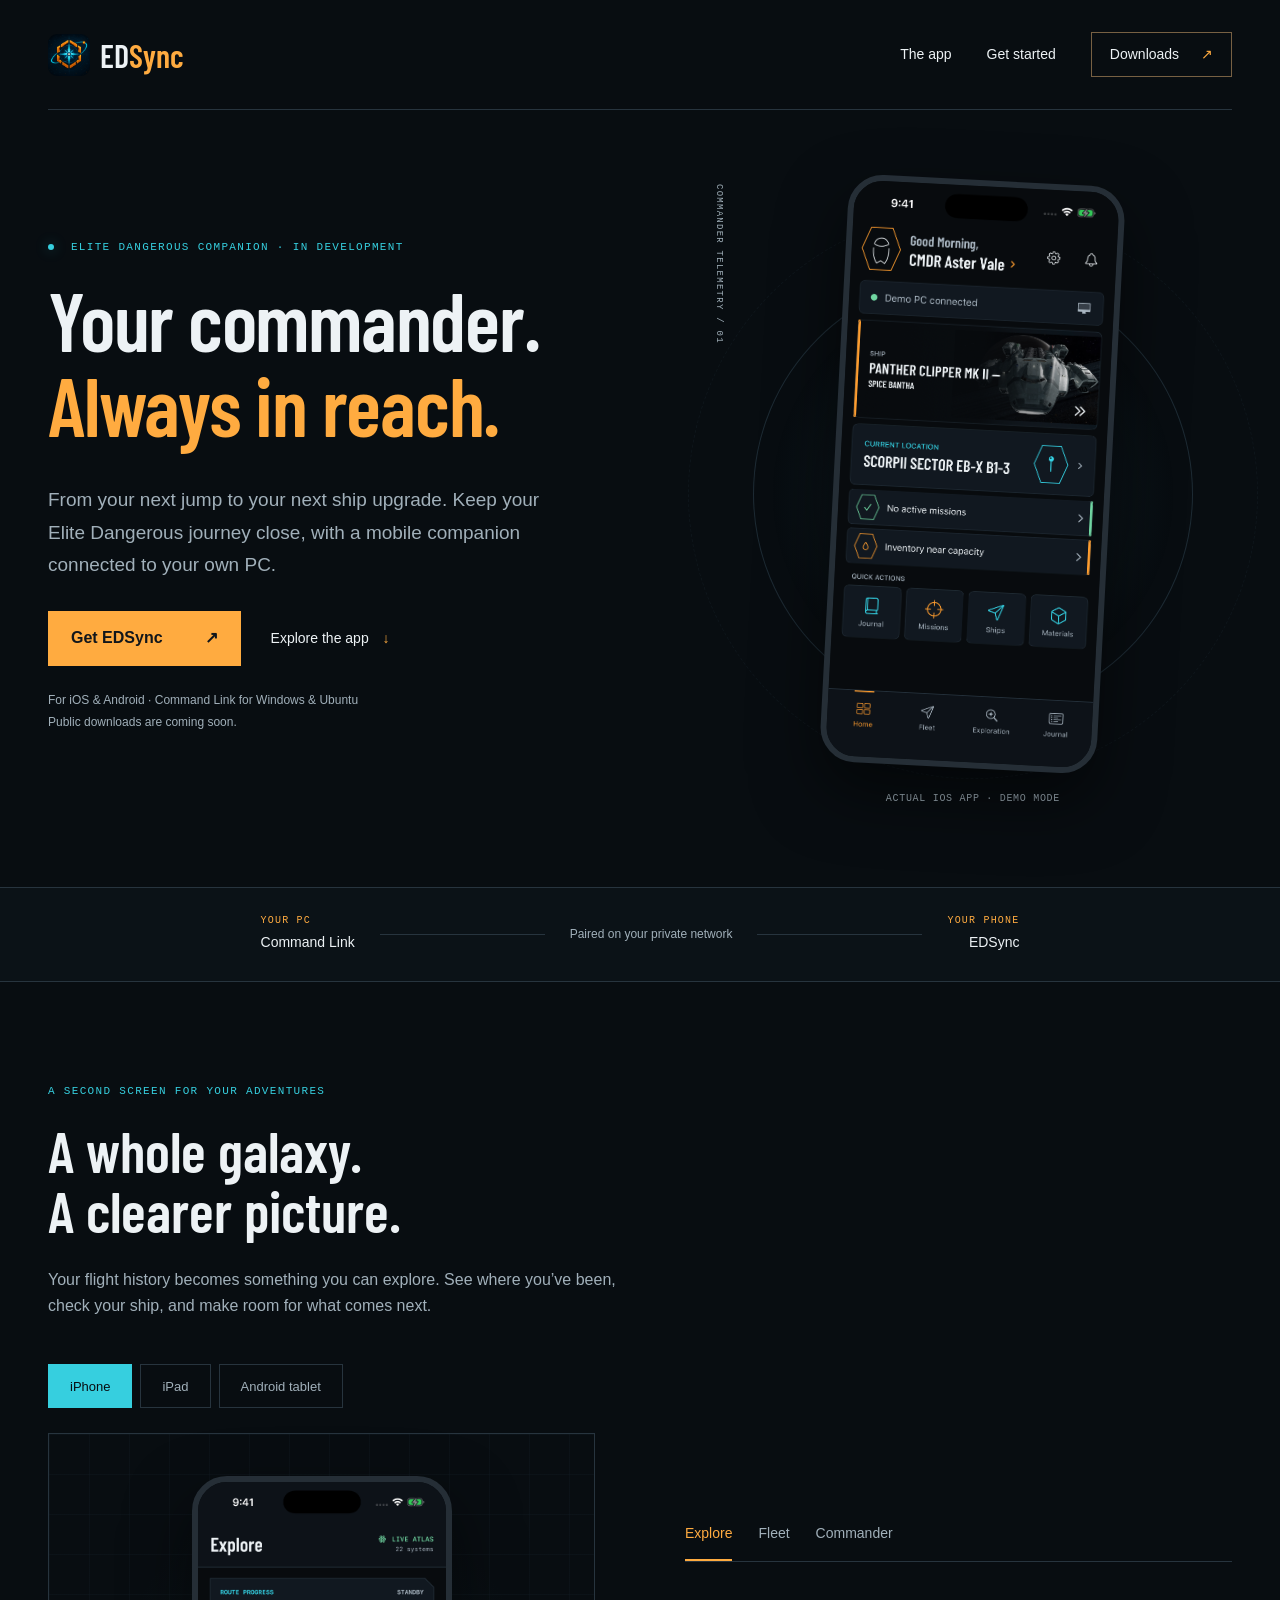
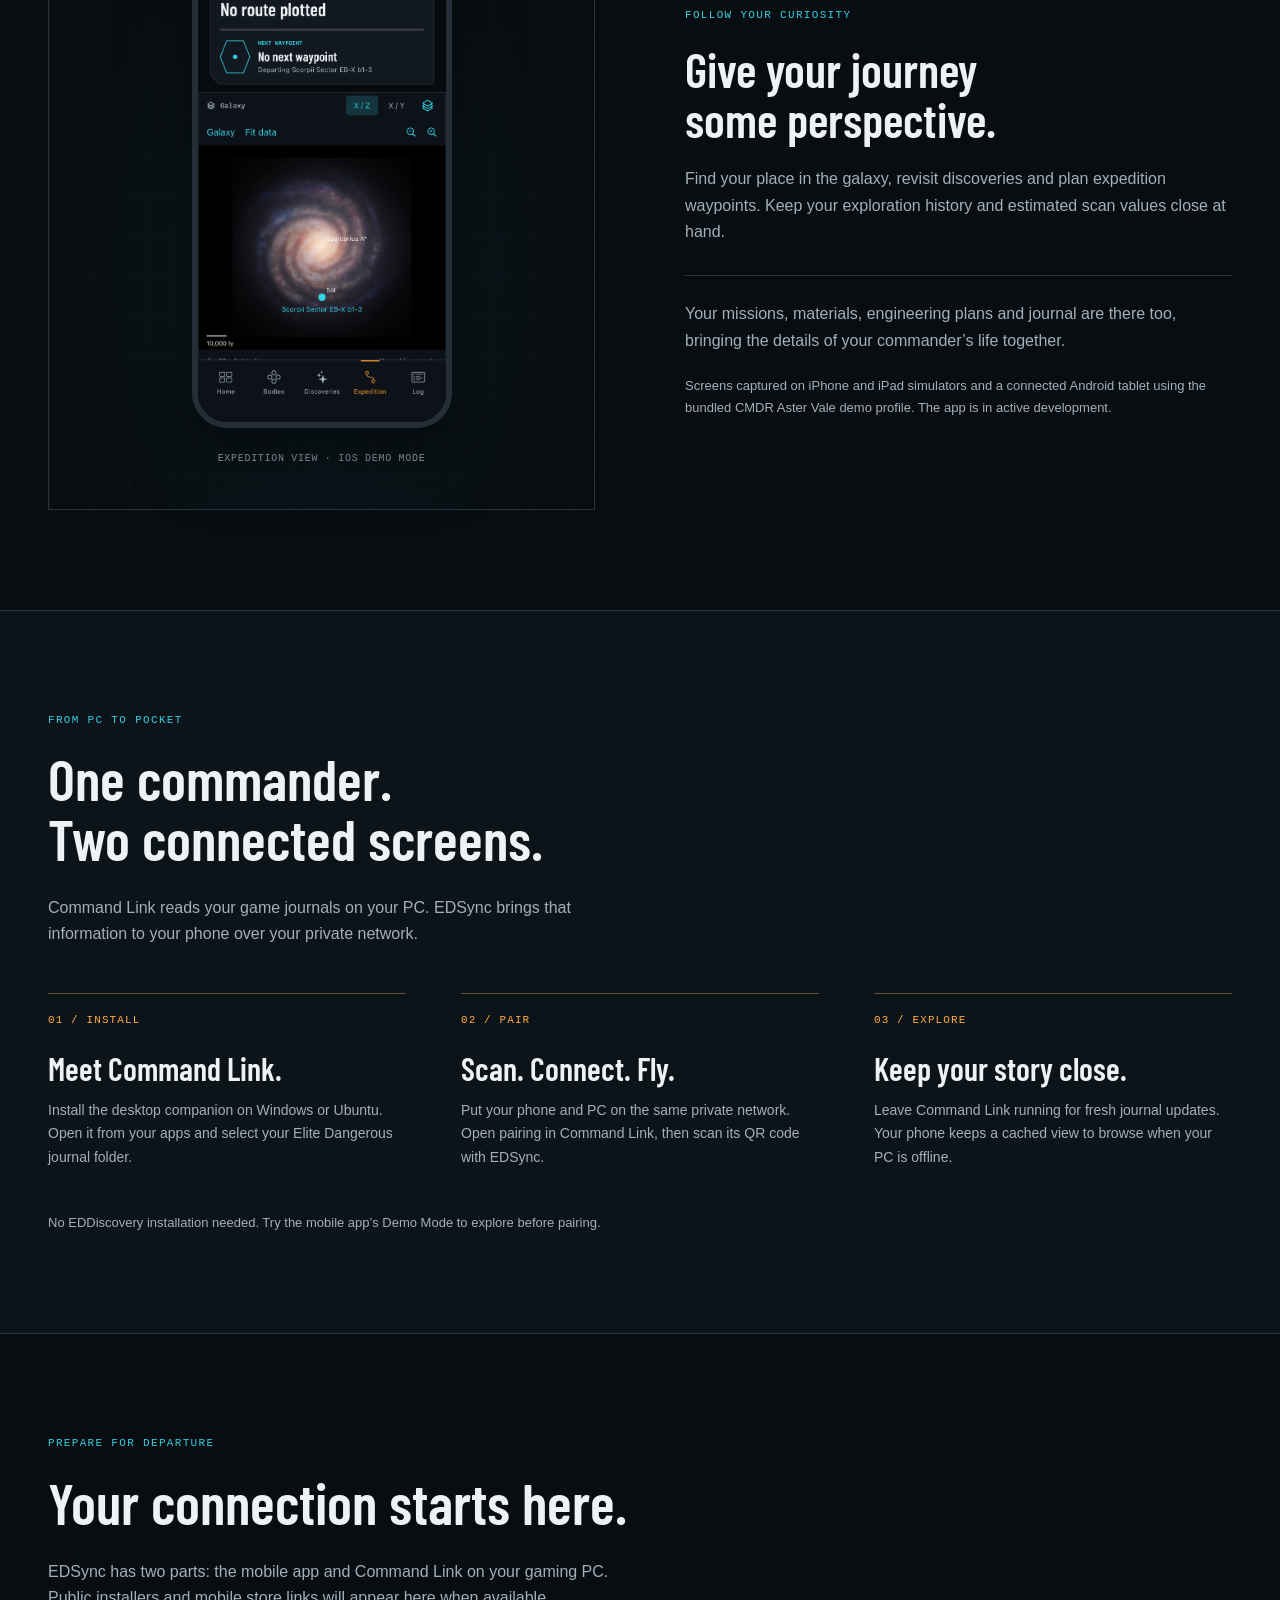
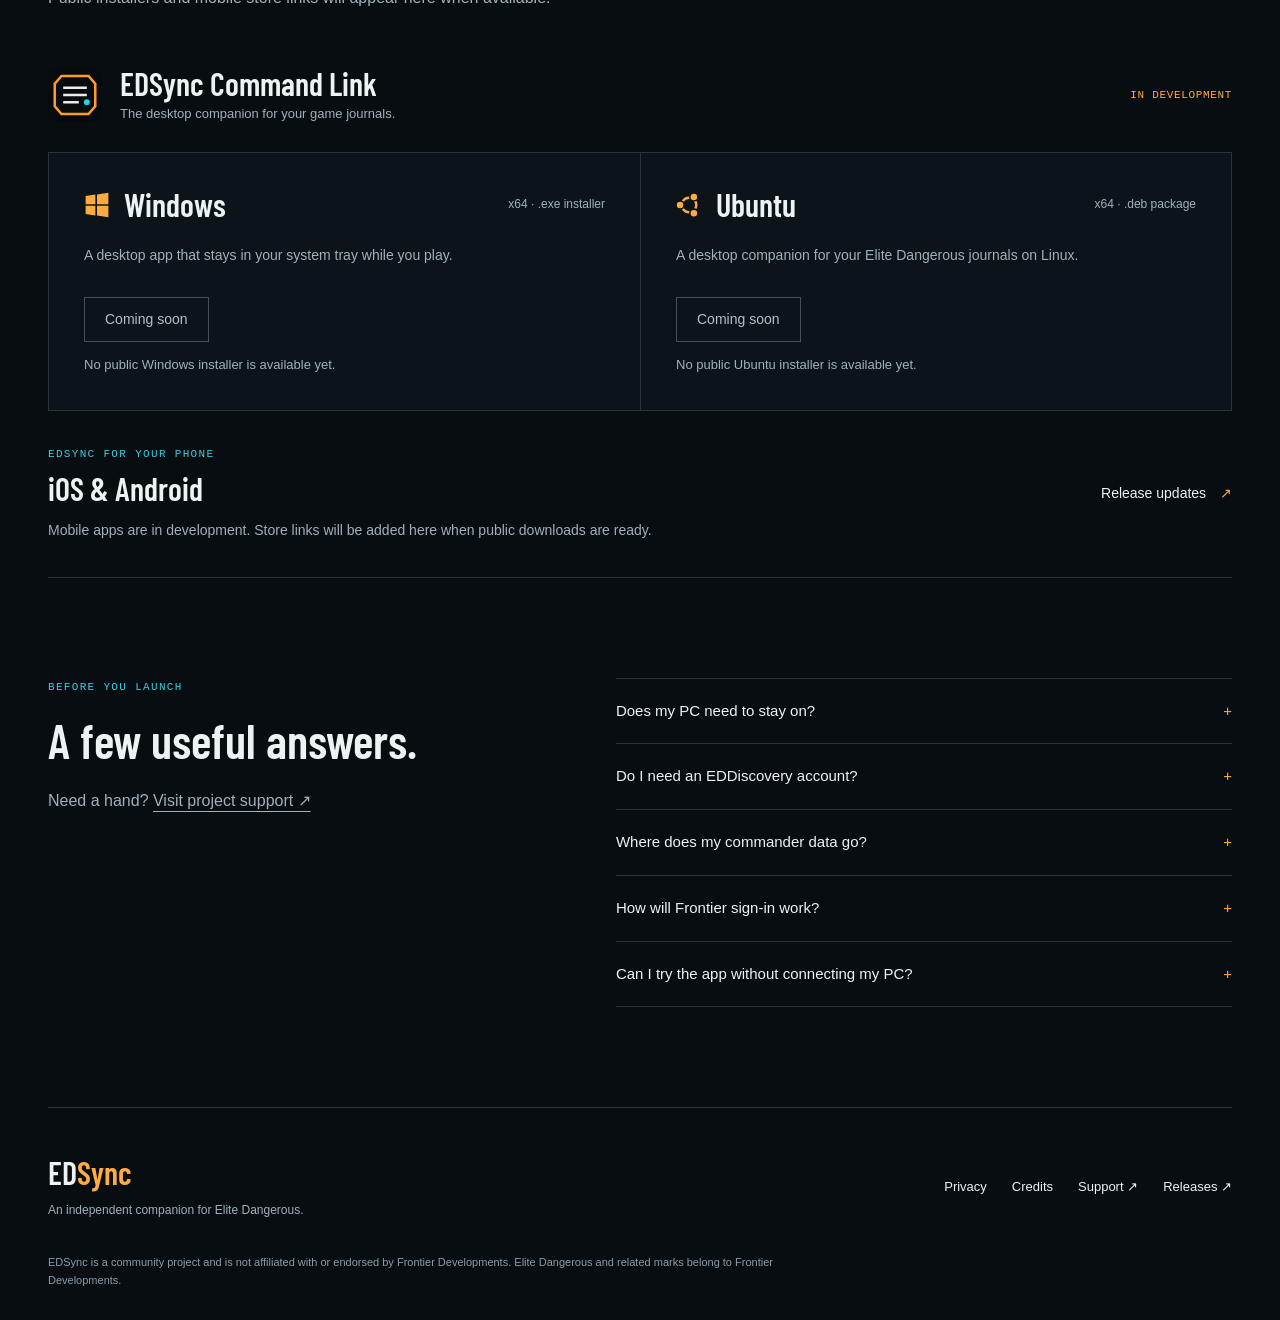
==== index.html @ 184af9e6 "initial commit of edsync-site" ====
<!doctype html>
<html lang="en"><head><meta charset="utf-8"><meta name="viewport" content="width=device-width, initial-scale=1"><meta name="theme-color" content="#080d11"><title>EDSync — Your commander. Always in reach.</title><meta name="description" content="Your Elite Dangerous companion for mobile. Connect to Command Link on Windows or Ubuntu to keep your commander, fleet and discoveries in reach."><meta property="og:title" content="EDSync — Your commander. Always in reach."><meta property="og:description" content="Your Elite Dangerous companion for mobile. Connect to Command Link on Windows or Ubuntu to keep your commander, fleet and discoveries in reach."><meta property="og:type" content="website"><meta property="og:image" content="https://hinxman.github.io/edsync-site/assets/icon.png"><link rel="icon" href="assets/icon.png" type="image/png"><link rel="apple-touch-icon" href="assets/icon.png"><link rel="stylesheet" href="styles.css"><script src="site.js" defer></script></head><body><a class="skip" href="#main">Skip to content</a>
<header class="site-header wrap"><a class="brand" href="./" aria-label="EDSync home"><img src="assets/icon.png" width="42" height="42" alt=""><span>ED<span class="accent">Sync</span></span></a><nav aria-label="Main navigation"><a href="./#experience">The app</a><a href="./#setup">Get started</a><a class="nav-download" href="./#downloads">Downloads <span aria-hidden="true">↗</span></a></nav></header>
<main id="main">
<section class="hero wrap" aria-labelledby="hero-title">
<div class="hero-copy"><p class="eyebrow"><span class="signal" aria-hidden="true"></span> Elite Dangerous companion · In development</p><h1 id="hero-title">Your commander.<br><span>Always in reach.</span></h1><p class="lede">From your next jump to your next ship upgrade. Keep your Elite Dangerous journey close, with a mobile companion connected to your own PC.</p><div class="actions"><a class="button" href="#downloads">Get EDSync <span aria-hidden="true">↗</span></a><a class="text-link" href="#experience">Explore the app <span aria-hidden="true">↓</span></a></div><p class="availability">For iOS &amp; Android · Command Link for Windows &amp; Ubuntu<br>Public downloads are coming soon.</p></div>
<figure class="hero-preview"><div class="orbit orbit-one" aria-hidden="true"></div><div class="orbit orbit-two" aria-hidden="true"></div><span class="preview-coordinate" aria-hidden="true">COMMANDER TELEMETRY / 01</span><a class="phone" href="assets/screenshots/commander.png" aria-label="View full-size demo commander screenshot"><img src="assets/screenshots/commander.png" width="1206" height="2622" fetchpriority="high" alt="EDSync home screen greeting CMDR Aster Vale, with the active ship, current location and quick actions."></a><figcaption>Actual iOS app · Demo mode</figcaption></figure>
</section>
<div class="connection-band"><div class="wrap connection-flow"><span><b>YOUR PC</b>Command Link</span><span class="connection-line" aria-hidden="true"></span><span class="connection-center">Paired on your private network</span><span class="connection-line" aria-hidden="true"></span><span><b>YOUR PHONE</b>EDSync</span></div></div>
<section class="experience wrap section" id="experience" aria-labelledby="experience-title"><div class="section-heading"><p class="eyebrow">A second screen for your adventures</p><h2 id="experience-title">A whole galaxy.<br>A clearer picture.</h2><p>Your flight history becomes something you can explore. See where you’ve been, check your ship, and make room for what comes next.</p></div>
<div class="device-switch" role="group" aria-label="Choose a device preview"><button type="button" data-device="iphone" aria-pressed="true">iPhone</button><button type="button" data-device="ipad" aria-pressed="false">iPad</button><button type="button" data-device="android" aria-pressed="false">Android tablet</button></div><div class="showcase" data-device-view="iphone"><figure class="screen-stage"><a class="phone" id="feature-image-link" href="assets/screenshots/expedition.png" aria-label="View full-size expedition screenshot"><img id="feature-image" src="assets/screenshots/expedition.png" width="1206" height="2622" loading="lazy" alt="EDSync expedition screen showing the galaxy map and the demo commander’s current system."></a><figcaption id="feature-caption">Expedition view · iOS demo mode</figcaption></figure>
<div class="feature-copy"><div class="feature-switch" role="group" aria-label="Choose an app preview"><button type="button" data-preview="expedition" aria-pressed="true">Explore</button><button type="button" data-preview="fleet" aria-pressed="false">Fleet</button><button type="button" data-preview="commander" aria-pressed="false">Commander</button></div><div aria-live="polite" aria-atomic="true"><p class="eyebrow" id="feature-kicker">Follow your curiosity</p><h3 id="feature-title">Give your journey<br>some perspective.</h3><p id="feature-description">Find your place in the galaxy, revisit discoveries and plan expedition waypoints. Keep your exploration history and estimated scan values close at hand.</p></div><p class="feature-secondary">Your missions, materials, engineering plans and journal are there too, bringing the details of your commander’s life together.</p><p class="small muted">Screens captured on iPhone and iPad simulators and a connected Android tablet using the bundled CMDR Aster Vale demo profile. The app is in active development.</p></div></div></section>
<section class="setup-section" id="setup" aria-labelledby="setup-title"><div class="wrap section"><div class="section-heading"><p class="eyebrow">From PC to pocket</p><h2 id="setup-title">One commander.<br>Two connected screens.</h2><p>Command Link reads your game journals on your PC. EDSync brings that information to your phone over your private network.</p></div><div class="setup-flow"><article><span class="step">01 / INSTALL</span><h3>Meet Command Link.</h3><p>Install the desktop companion on Windows or Ubuntu. Open it from your apps and select your Elite Dangerous journal folder.</p></article><article><span class="step">02 / PAIR</span><h3>Scan. Connect. Fly.</h3><p>Put your phone and PC on the same private network. Open pairing in Command Link, then scan its QR code with EDSync.</p></article><article><span class="step">03 / EXPLORE</span><h3>Keep your story close.</h3><p>Leave Command Link running for fresh journal updates. Your phone keeps a cached view to browse when your PC is offline.</p></article></div><p class="setup-note">No EDDiscovery installation needed. Try the mobile app’s Demo Mode to explore before pairing.</p></div></section>
<section class="downloads wrap section" id="downloads" aria-labelledby="downloads-title"><div class="section-heading"><p class="eyebrow">Prepare for departure</p><h2 id="downloads-title">Your connection starts here.</h2><p>EDSync has two parts: the mobile app and Command Link on your gaming PC. Public installers and mobile store links will appear here when available.</p></div><div class="download-heading"><img src="assets/command-link.svg" width="54" height="54" alt=""><div><h3>EDSync Command Link</h3><p>The desktop companion for your game journals.</p></div><span class="release-status">In development</span></div><div class="platforms"><article class="platform" data-platform="windows"><div class="platform-title"><svg aria-hidden="true" viewBox="0 0 32 32"><path d="M2 5 14 3v12H2zm14-2 14-2v14H16zM2 17h12v12L2 27zm14 0h14v14l-14-2z" fill="currentColor"/></svg><h3>Windows</h3><span>x64 · .exe installer</span></div><p>A desktop app that stays in your system tray while you play.</p><div class="release-info"><span class="download-unavailable">Coming soon</span><p class="small muted">No public Windows installer is available yet.</p></div></article><article class="platform" data-platform="ubuntu"><div class="platform-title"><svg aria-hidden="true" viewBox="0 0 32 32"><circle cx="16" cy="16" r="9" fill="none" stroke="currentColor" stroke-width="3"/><g fill="currentColor" stroke="#0c141a" stroke-width="2"><circle cx="5" cy="16" r="5"/><circle cx="22" cy="6" r="5"/><circle cx="22" cy="26" r="5"/></g></svg><h3>Ubuntu</h3><span>x64 · .deb package</span></div><p>A desktop companion for your Elite Dangerous journals on Linux.</p><div class="release-info"><span class="download-unavailable">Coming soon</span><p class="small muted">No public Ubuntu installer is available yet.</p></div></article></div><div class="mobile-release"><div><p class="eyebrow">EDSync for your phone</p><h3>iOS &amp; Android</h3><p>Mobile apps are in development. Store links will be added here when public downloads are ready.</p></div><a class="text-link" href="https://github.com/Hinxman/edsync-site/releases">Release updates <span aria-hidden="true">↗</span></a></div><noscript><p>JavaScript is off. Check <a href="https://github.com/Hinxman/edsync-site/releases">GitHub Releases</a> for available installers.</p></noscript></section>
<section class="faq-section wrap section" aria-labelledby="faq-title"><div><p class="eyebrow">Before you launch</p><h2 id="faq-title">A few useful answers.</h2><p class="muted">Need a hand? <a href="https://github.com/Hinxman/edsync-site/issues">Visit project support ↗</a></p></div><div class="questions"><details><summary>Does my PC need to stay on?</summary><p>For new journal updates, your PC and Command Link need to be running and reachable from your phone. Previously synced information remains available in the app’s local cache.</p></details><details><summary>Do I need an EDDiscovery account?</summary><p>No. Command Link reads your local Elite Dangerous journal files directly. You don’t need EDDiscovery installed or an account with it to pair your devices.</p></details><details><summary>Where does my commander data go?</summary><p>Command Link stores journal data on your PC and shares it with the phones you pair. EDSync caches data on your phone. Optional online lookups contact their respective services. Read our <a href="privacy.html">privacy information</a> for details.</p></details><details><summary>How will Frontier sign-in work?</summary><p>Optional Frontier sign-in is still being prepared. When available, you’ll sign in through Frontier’s own browser page. You won’t need to register a developer application or supply your own client ID. Local journal pairing is a separate connection.</p></details><details><summary>Can I try the app without connecting my PC?</summary><p>Yes. In a development build of the mobile app, enable Demo Mode in Settings to explore the bundled sample commander. The screenshots on this site were captured that way.</p></details></div></section>
</main><footer class="wrap site-footer"><div><a class="wordmark" href="./">ED<span class="accent">Sync</span></a><p>An independent companion for Elite Dangerous.</p></div><nav aria-label="Footer"><a href="privacy.html">Privacy</a><a href="credits.html">Credits</a><a href="https://github.com/Hinxman/edsync-site/issues">Support ↗</a><a href="https://github.com/Hinxman/edsync-site/releases">Releases ↗</a></nav><p class="legal">EDSync is a community project and is not affiliated with or endorsed by Frontier Developments. Elite Dangerous and related marks belong to Frontier Developments.</p></footer></body></html>
---- styles.css ----
@font-face{font-family:Barlow;src:url('assets/BarlowCondensed-SemiBold.ttf') format('truetype');font-weight:600;font-display:swap}
:root{color-scheme:dark;--bg:#080d11;--panel:#0c141a;--line:#27343e;--text:#edf2f5;--muted:#a1b0ba;--amber:#ffab40;--cyan:#36cfdf}*{box-sizing:border-box}html{scroll-behavior:smooth;scroll-padding-top:35px}body{margin:0;background:var(--bg);color:var(--text);font:16px/1.65 -apple-system,BlinkMacSystemFont,'Segoe UI',sans-serif}a{color:inherit;text-decoration-thickness:1px;text-underline-offset:5px}a:hover{color:var(--amber)}button{font:inherit}a,button,summary{-webkit-tap-highlight-color:transparent}a:focus-visible,button:focus-visible,summary:focus-visible{outline:2px solid var(--cyan);outline-offset:7px}img{max-width:100%;height:auto;display:block}figure{margin:0}p{margin:0 0 1.3em}h1,h2,h3{font-family:Barlow,'Arial Narrow',sans-serif;font-weight:600;line-height:1.04;margin:0 0 .45em}h1{font-size:clamp(62px,6.4vw,100px);letter-spacing:-.015em}h2{font-size:clamp(44px,4.5vw,68px)}h3{font-size:32px}button,a,summary{touch-action:manipulation}.wrap{width:min(1224px,calc(100% - 96px));margin-inline:auto}.accent{color:var(--amber)}.muted{color:var(--muted)}.small{font-size:13px}.eyebrow{font:11px/1.7 ui-monospace,SFMono-Regular,Consolas,monospace;text-transform:uppercase;letter-spacing:.12em;color:var(--cyan);margin-bottom:20px}.skip{position:fixed;top:-100px;left:16px;padding:12px;background:var(--amber);color:var(--bg);z-index:100}.skip:focus{top:10px}.site-header{height:110px;display:flex;align-items:center;justify-content:space-between;border-bottom:1px solid var(--line);gap:25px}.brand{display:flex;align-items:center;gap:10px;text-decoration:none;font:600 32px Barlow}.brand img{border-radius:9px}.site-header nav{display:flex;gap:35px;align-items:center;font-size:14px}.site-header nav a{text-decoration:none}.nav-download{padding:10px 18px;border:1px solid #776043}.nav-download span{color:var(--amber);margin-left:18px}.hero{display:grid;grid-template-columns:1.2fr 1fr;gap:44px;align-items:center;padding-block:70px 80px;position:relative}.hero h1 span{color:var(--amber)}.signal{display:inline-block;width:6px;height:6px;background:var(--cyan);border-radius:50%;margin-right:9px;box-shadow:0 0 13px #36cfdf66}.lede{font-size:19px;line-height:1.7;color:var(--muted);max-width:500px}.actions{display:flex;align-items:center;gap:30px;margin:30px 0 23px}.button{display:inline-flex;align-items:center;justify-content:space-between;gap:42px;padding:14px 23px;background:var(--amber);color:#11161b;text-decoration:none;font-weight:650;min-height:50px;transition:background .2s}.button:hover{background:#ffc472;color:#11161b}.text-link{font-size:14px;text-decoration:none}.text-link span{margin-left:10px;color:var(--amber)}.availability{font-size:12px;color:var(--muted);line-height:1.85}.hero-preview{position:relative;isolation:isolate;display:flex;align-items:center;flex-direction:column}.phone{display:block;width:260px;border:6px solid #252e36;border-radius:35px;overflow:hidden;background:#080d11;box-shadow:0 28px 65px #0008;position:relative}.phone img{width:100%;height:auto}.hero-preview .phone{width:277px;transform:rotate(3deg)}figcaption{font:10px/1.6 ui-monospace,monospace;letter-spacing:.07em;text-transform:uppercase;color:var(--muted);text-align:center;margin-top:23px}.preview-coordinate{font:9px ui-monospace,monospace;letter-spacing:.14em;color:var(--muted);position:absolute;left:0;top:4px;writing-mode:vertical-rl}.orbit{position:absolute;border:1px solid #32485680;border-radius:50%;width:440px;height:440px;left:50%;top:50%;transform:translate(-50%,-50%);z-index:-1;background:radial-gradient(circle,#19384360,transparent 65%)}.orbit-two{width:570px;height:570px;border-style:dashed;opacity:.3;background:none}.connection-band{border-block:1px solid var(--line);background:#0b1217}.connection-flow{display:flex;align-items:center;justify-content:center;gap:25px;padding-block:27px;font-size:14px}.connection-flow b{display:block;font:10px ui-monospace,monospace;letter-spacing:.12em;color:var(--amber);margin-bottom:5px}.connection-flow>span:last-child{text-align:right}.connection-line{height:1px;background:var(--line);flex:1;max-width:165px}.connection-center{font-size:12px;color:var(--muted)}.section{padding-block:100px}.section-heading{max-width:650px;margin-bottom:45px}.section-heading>p:last-child{color:var(--muted);max-width:580px}.showcase{display:grid;grid-template-columns:1fr 1fr;gap:90px;align-items:center}.screen-stage{padding:42px;display:flex;align-items:center;flex-direction:column;background:radial-gradient(ellipse at 50% 65%,#12303a70,transparent 65%),linear-gradient(#20313b25 1px,transparent 1px),linear-gradient(90deg,#20313b25 1px,transparent 1px);background-size:auto,40px 40px,40px 40px;border:1px solid var(--line)}.feature-switch{display:flex;border-bottom:1px solid var(--line);gap:26px;margin-bottom:44px}.feature-switch button{border:0;border-bottom:2px solid transparent;background:none;color:var(--muted);padding:14px 0;cursor:pointer;font-size:14px}.feature-switch button[aria-pressed=true]{color:var(--amber);border-bottom-color:var(--amber)}.feature-copy h3{font-size:48px}.feature-copy p{color:var(--muted)}.feature-copy .eyebrow{color:var(--cyan)}.feature-secondary{border-top:1px solid var(--line);padding-top:25px;margin-top:30px}.setup-section{background:var(--panel);border-block:1px solid var(--line)}.setup-flow{display:grid;grid-template-columns:repeat(3,1fr);gap:55px}.step{font:11px ui-monospace,monospace;letter-spacing:.1em;color:var(--amber);display:block;border-top:1px solid #6b512f;padding-top:20px;margin-bottom:26px}.setup-flow p{font-size:14px;color:var(--muted)}.setup-note{margin:25px 0 0;color:var(--muted);font-size:13px}.download-heading{display:flex;align-items:center;gap:18px;margin-top:55px;margin-bottom:28px}.download-heading h3{margin:0}.download-heading p{font-size:13px;margin:3px 0 0;color:var(--muted)}.release-status{margin-left:auto;font:11px ui-monospace,monospace;color:var(--amber);text-transform:uppercase;letter-spacing:.06em}.platforms{display:grid;grid-template-columns:1fr 1fr;border:1px solid var(--line);background:var(--panel)}.platform{padding:35px}.platform+ .platform{border-left:1px solid var(--line)}.platform-title{display:flex;align-items:center;gap:14px}.platform-title svg{width:26px;height:26px;color:var(--amber);flex:none}.platform-title h3{margin:0}.platform-title span{margin-left:auto;color:var(--muted);font-size:12px}.platform>p{font-size:14px;color:var(--muted);margin:22px 0 30px}.download-unavailable{display:inline-block;padding:10px 20px;border:1px solid #43505a;color:#b3c1cb;font-size:14px}.release-info>p{margin:12px 0 0}.release-info code{font-size:10px;overflow-wrap:anywhere}.mobile-release{display:flex;align-items:center;gap:35px;padding:34px 0;border-bottom:1px solid var(--line)}.mobile-release .eyebrow{margin-bottom:8px}.mobile-release p:last-child{font-size:14px;color:var(--muted);max-width:620px;margin-bottom:0}.mobile-release>.text-link{margin-left:auto;white-space:nowrap}.faq-section{padding-top:0;display:grid;grid-template-columns:1fr 1.25fr;gap:75px}.faq-section h2{font-size:48px}.questions details{border-top:1px solid var(--line)}.questions details:last-child{border-bottom:1px solid var(--line)}summary{padding:20px 25px 20px 0;cursor:pointer;font-size:15px;list-style:none;position:relative}summary::-webkit-details-marker{display:none}summary:after{content:'+';position:absolute;right:0;color:var(--amber)}details[open] summary:after{content:'−'}details p{font-size:14px;color:var(--muted);padding-right:20px}.site-footer{border-top:1px solid var(--line);padding-block:45px 30px;display:flex;flex-wrap:wrap;justify-content:space-between;gap:25px}.wordmark{font:32px Barlow;text-decoration:none}.site-footer p{font-size:12px;color:var(--muted);margin:7px 0 0}.site-footer nav{display:flex;gap:25px;align-items:center;font-size:13px}.site-footer nav a{text-decoration:none}.site-footer .legal{width:100%;max-width:760px;color:#8b9ca8;font-size:11px}.document{max-width:820px;padding-block:80px 100px;min-height:65vh}.document h1{font-size:clamp(56px,7vw,78px)}.document .lede{max-width:none}.document h2{font-size:35px;margin-top:50px}.document p{color:var(--muted)}.document a:not(.button){color:var(--text)}
@media(min-width:1500px){.hero{padding-block:100px}.hero-preview .phone{width:305px}}
@media(max-width:1000px){.wrap{width:calc(100% - 56px)}.hero{gap:25px}.hero h1{font-size:70px}.hero .eyebrow{font-size:10px}.hero-preview .phone{width:245px}.orbit{width:340px;height:340px}.orbit-two{width:390px;height:390px}.showcase{gap:45px}.setup-flow{gap:30px}.platform{padding:25px}.platform-title{flex-wrap:wrap}.platform-title span{width:100%;margin-left:40px}.faq-section{gap:40px}.hero{overflow:hidden}.lede{font-size:17px}}
@media(max-width:700px){.wrap{width:calc(100% - 40px)}.site-header{height:86px;gap:15px}.site-header nav{gap:18px;font-size:12px}.site-header nav a:first-child{display:none}.nav-download{padding:8px 10px}.nav-download span{margin-left:8px}.brand{font-size:27px;gap:7px}.brand img{width:32px;height:32px}.hero{grid-template-columns:1fr;padding-block:48px 45px;gap:40px;overflow:hidden}.hero h1{font-size:clamp(60px,11vw,78px)}.hero-copy{position:relative;z-index:2}.hero .lede{max-width:470px}.hero .eyebrow{font-size:9px;letter-spacing:.07em}.actions{gap:22px}.hero-preview .phone{width:246px;transform:rotate(2deg)}.hero-preview{padding-top:8px}.preview-coordinate{left:12px}.orbit{width:310px;height:310px}.orbit-two{width:380px;height:380px}.connection-flow{gap:12px;font-size:12px;flex-wrap:wrap;justify-content:space-between}.connection-flow .connection-line{max-width:none}.connection-center{order:3;width:100%;text-align:center;font-size:11px}.connection-flow .connection-line:nth-of-type(4){display:none}.section{padding-block:65px}.section-heading{margin-bottom:28px}.section-heading>p:last-child{font-size:15px}.showcase{grid-template-columns:1fr;gap:35px}.feature-copy{grid-row:1}.feature-switch{margin-bottom:28px;gap:30px}.feature-copy h3{font-size:40px}.feature-copy .feature-secondary{margin-top:20px;padding-top:20px}.screen-stage{padding:30px 20px}.screen-stage .phone{width:246px}.setup-flow{grid-template-columns:1fr;gap:14px}.setup-flow article{padding-right:20px}.step{margin-bottom:20px}.setup-note{margin-top:10px}.platforms{grid-template-columns:1fr}.platform+.platform{border-left:0;border-top:1px solid var(--line)}.platform-title span{width:auto;margin-left:auto;font-size:11px}.download-heading{flex-wrap:wrap;margin-top:35px;gap:14px}.download-heading h3{font-size:28px}.release-status{margin-left:0;flex-basis:100%}.platform{padding:25px 20px}.mobile-release{align-items:start;flex-direction:column;gap:20px}.mobile-release>.text-link{margin-left:0}.faq-section{grid-template-columns:1fr;gap:12px;padding-top:0}.faq-section h2{font-size:42px}.site-footer nav{width:100%;gap:22px;flex-wrap:wrap}.document{padding-block:50px 65px}.document h1{font-size:56px}}
@media(prefers-reduced-motion:reduce){html{scroll-behavior:auto}*,*::before,*::after{transition:none!important;animation:none!important}}
.device-switch{display:flex;gap:8px;margin:10px 0 25px;flex-wrap:wrap}.device-switch button{padding:10px 21px;border:1px solid var(--line);background:transparent;color:var(--muted);cursor:pointer;font-size:13px;min-height:44px}.device-switch button[aria-pressed=true]{color:var(--bg);background:var(--cyan);border-color:var(--cyan)}.showcase[data-device-view=ipad] .phone{width:350px;border-radius:20px}.showcase[data-device-view=android] .phone{width:305px;border-radius:20px}.showcase .screen-stage{min-height:650px;justify-content:center}.showcase .phone{max-width:100%}
@media(max-width:700px){.showcase .screen-stage{min-height:0}.showcase[data-device-view=ipad] .phone{width:340px}.showcase[data-device-view=android] .phone{width:285px}.device-switch{margin-bottom:5px}.device-switch button{padding:10px 17px}}
@media(max-width:700px){.hero h1{font-size:clamp(51px,10.5vw,68px)}.actions{gap:18px;flex-wrap:wrap}.actions .button{white-space:nowrap;gap:28px;padding:13px 20px}.actions .text-link{white-space:nowrap}}
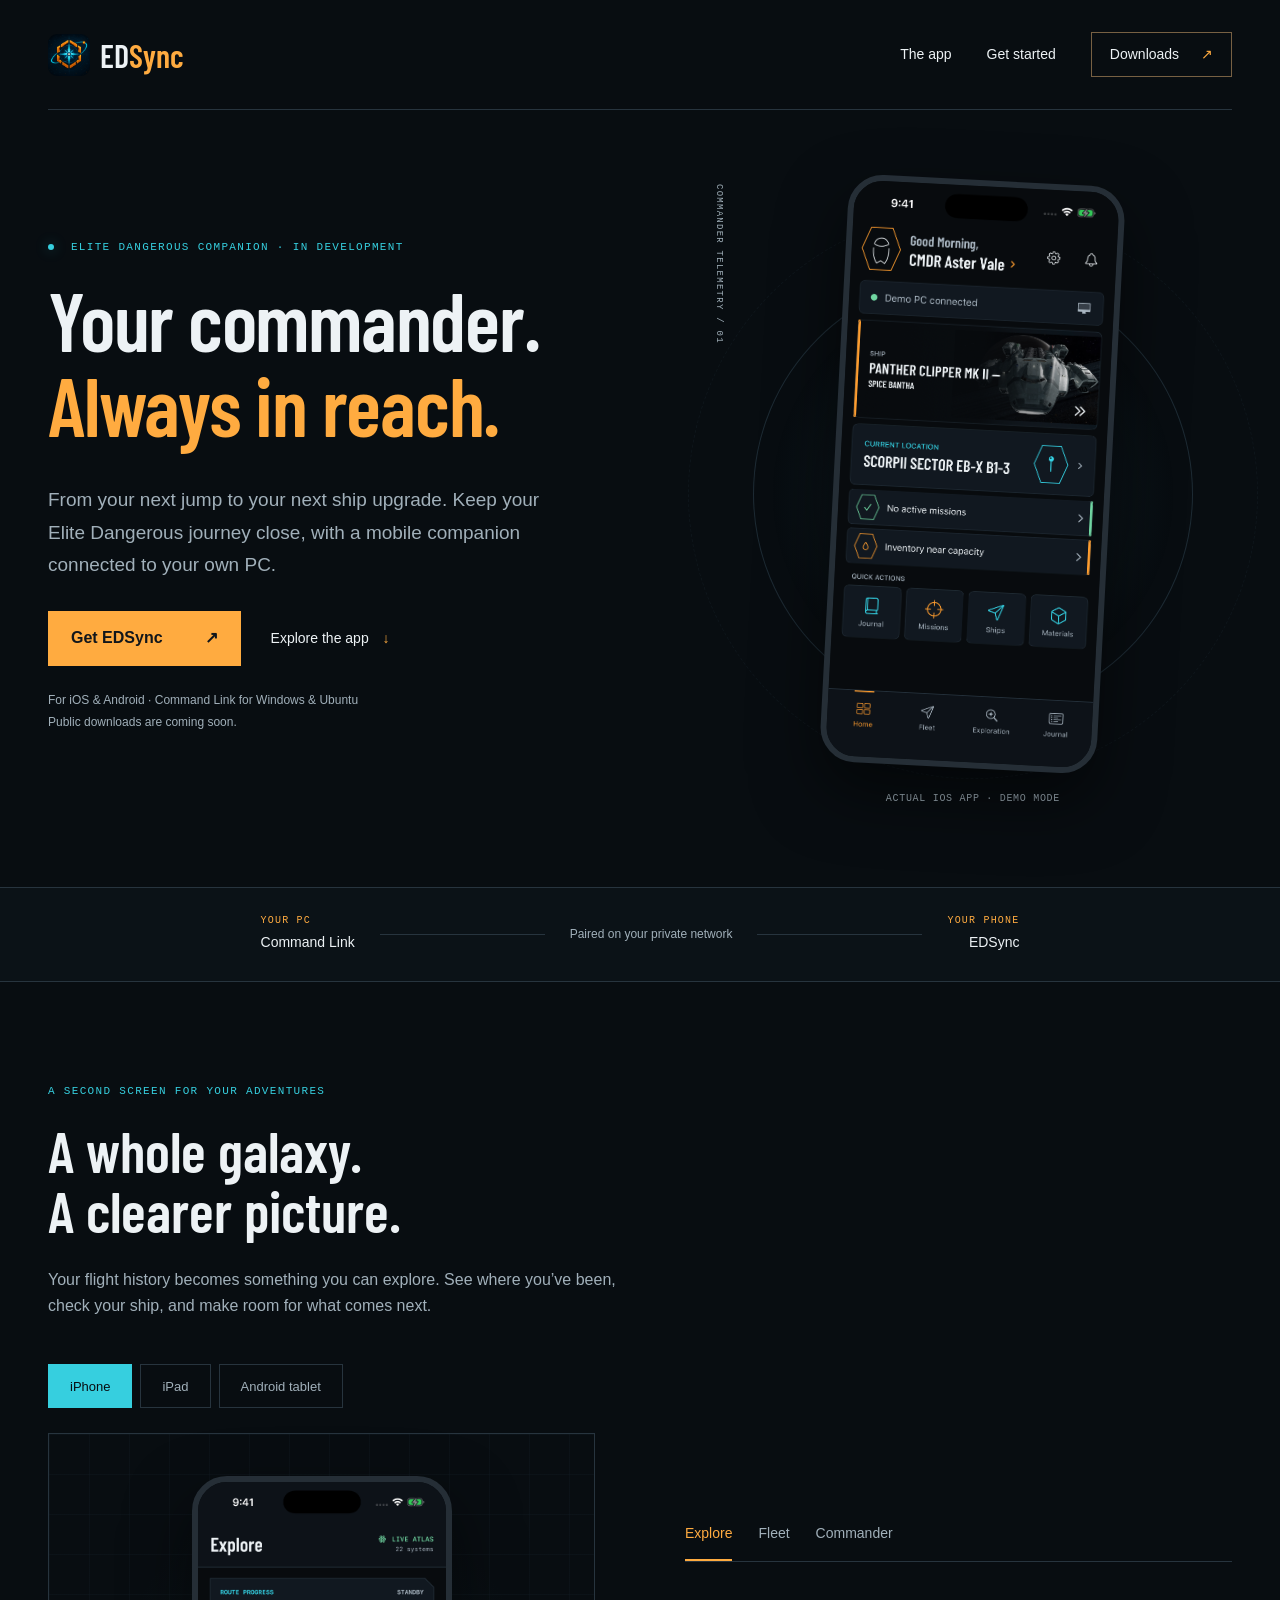
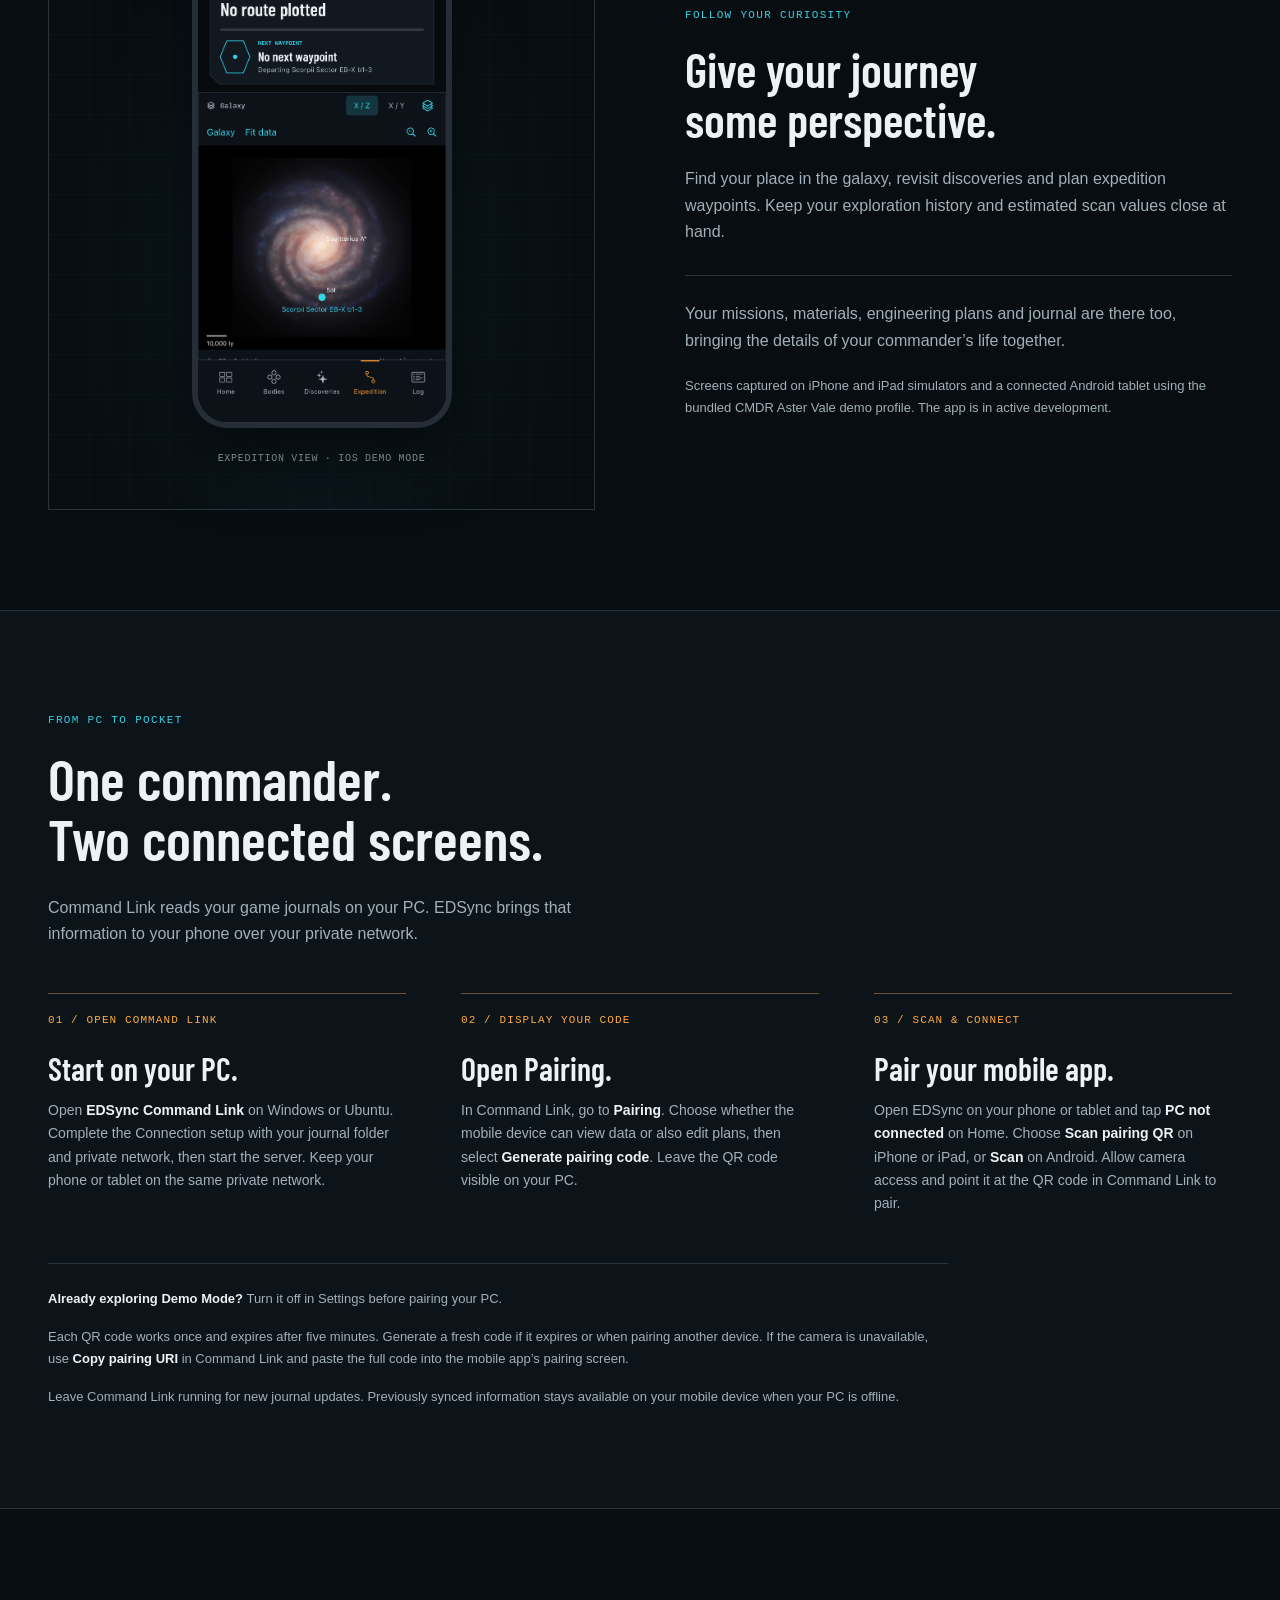
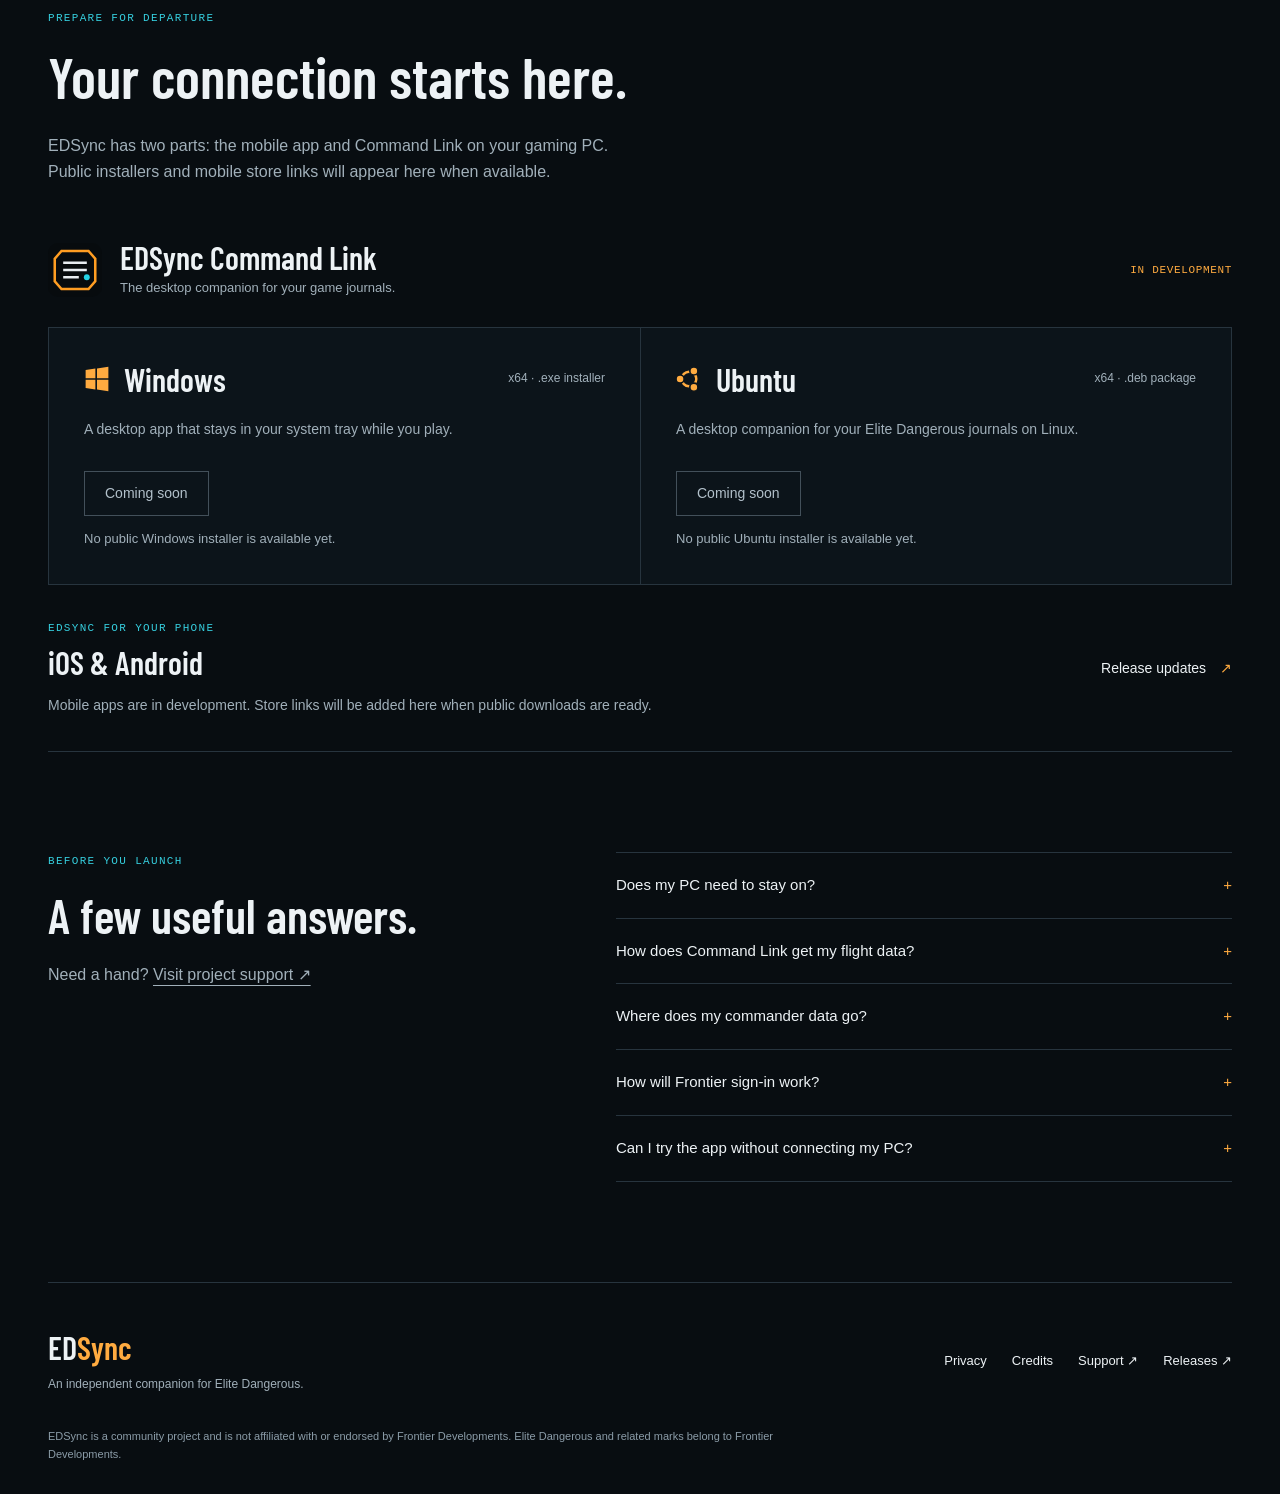
==== commit aade7d73: "Clarify pairing and permanent demo mode; remove EDDiscovery references" ====
--- a/index.html
+++ b/index.html
@@ -10,7 +10,7 @@
 <section class="experience wrap section" id="experience" aria-labelledby="experience-title"><div class="section-heading"><p class="eyebrow">A second screen for your adventures</p><h2 id="experience-title">A whole galaxy.<br>A clearer picture.</h2><p>Your flight history becomes something you can explore. See where you’ve been, check your ship, and make room for what comes next.</p></div>
 <div class="device-switch" role="group" aria-label="Choose a device preview"><button type="button" data-device="iphone" aria-pressed="true">iPhone</button><button type="button" data-device="ipad" aria-pressed="false">iPad</button><button type="button" data-device="android" aria-pressed="false">Android tablet</button></div><div class="showcase" data-device-view="iphone"><figure class="screen-stage"><a class="phone" id="feature-image-link" href="assets/screenshots/expedition.png" aria-label="View full-size expedition screenshot"><img id="feature-image" src="assets/screenshots/expedition.png" width="1206" height="2622" loading="lazy" alt="EDSync expedition screen showing the galaxy map and the demo commander’s current system."></a><figcaption id="feature-caption">Expedition view · iOS demo mode</figcaption></figure>
 <div class="feature-copy"><div class="feature-switch" role="group" aria-label="Choose an app preview"><button type="button" data-preview="expedition" aria-pressed="true">Explore</button><button type="button" data-preview="fleet" aria-pressed="false">Fleet</button><button type="button" data-preview="commander" aria-pressed="false">Commander</button></div><div aria-live="polite" aria-atomic="true"><p class="eyebrow" id="feature-kicker">Follow your curiosity</p><h3 id="feature-title">Give your journey<br>some perspective.</h3><p id="feature-description">Find your place in the galaxy, revisit discoveries and plan expedition waypoints. Keep your exploration history and estimated scan values close at hand.</p></div><p class="feature-secondary">Your missions, materials, engineering plans and journal are there too, bringing the details of your commander’s life together.</p><p class="small muted">Screens captured on iPhone and iPad simulators and a connected Android tablet using the bundled CMDR Aster Vale demo profile. The app is in active development.</p></div></div></section>
-<section class="setup-section" id="setup" aria-labelledby="setup-title"><div class="wrap section"><div class="section-heading"><p class="eyebrow">From PC to pocket</p><h2 id="setup-title">One commander.<br>Two connected screens.</h2><p>Command Link reads your game journals on your PC. EDSync brings that information to your phone over your private network.</p></div><div class="setup-flow"><article><span class="step">01 / INSTALL</span><h3>Meet Command Link.</h3><p>Install the desktop companion on Windows or Ubuntu. Open it from your apps and select your Elite Dangerous journal folder.</p></article><article><span class="step">02 / PAIR</span><h3>Scan. Connect. Fly.</h3><p>Put your phone and PC on the same private network. Open pairing in Command Link, then scan its QR code with EDSync.</p></article><article><span class="step">03 / EXPLORE</span><h3>Keep your story close.</h3><p>Leave Command Link running for fresh journal updates. Your phone keeps a cached view to browse when your PC is offline.</p></article></div><p class="setup-note">No EDDiscovery installation needed. Try the mobile app’s Demo Mode to explore before pairing.</p></div></section>
+<section class="setup-section" id="setup" aria-labelledby="setup-title"><div class="wrap section"><div class="section-heading"><p class="eyebrow">From PC to pocket</p><h2 id="setup-title">One commander.<br>Two connected screens.</h2><p>Command Link reads your game journals on your PC. EDSync brings that information to your phone over your private network.</p></div><div class="setup-flow"><article><span class="step">01 / OPEN COMMAND LINK</span><h3>Start on your PC.</h3><p>Open <strong>EDSync Command Link</strong> on Windows or Ubuntu. Complete the Connection setup with your journal folder and private network, then start the server. Keep your phone or tablet on the same private network.</p></article><article><span class="step">02 / DISPLAY YOUR CODE</span><h3>Open Pairing.</h3><p>In Command Link, go to <strong>Pairing</strong>. Choose whether the mobile device can view data or also edit plans, then select <strong>Generate pairing code</strong>. Leave the QR code visible on your PC.</p></article><article><span class="step">03 / SCAN &amp; CONNECT</span><h3>Pair your mobile app.</h3><p>Open EDSync on your phone or tablet and tap <strong>PC not connected</strong> on Home. Choose <strong>Scan pairing QR</strong> on iPhone or iPad, or <strong>Scan</strong> on Android. Allow camera access and point it at the QR code in Command Link to pair.</p></article></div><div class="pairing-notes"><p><strong>Already exploring Demo Mode?</strong> Turn it off in Settings before pairing your PC.</p><p>Each QR code works once and expires after five minutes. Generate a fresh code if it expires or when pairing another device. If the camera is unavailable, use <strong>Copy pairing URI</strong> in Command Link and paste the full code into the mobile app’s pairing screen.</p><p>Leave Command Link running for new journal updates. Previously synced information stays available on your mobile device when your PC is offline.</p></div></div></section>
 <section class="downloads wrap section" id="downloads" aria-labelledby="downloads-title"><div class="section-heading"><p class="eyebrow">Prepare for departure</p><h2 id="downloads-title">Your connection starts here.</h2><p>EDSync has two parts: the mobile app and Command Link on your gaming PC. Public installers and mobile store links will appear here when available.</p></div><div class="download-heading"><img src="assets/command-link.svg" width="54" height="54" alt=""><div><h3>EDSync Command Link</h3><p>The desktop companion for your game journals.</p></div><span class="release-status">In development</span></div><div class="platforms"><article class="platform" data-platform="windows"><div class="platform-title"><svg aria-hidden="true" viewBox="0 0 32 32"><path d="M2 5 14 3v12H2zm14-2 14-2v14H16zM2 17h12v12L2 27zm14 0h14v14l-14-2z" fill="currentColor"/></svg><h3>Windows</h3><span>x64 · .exe installer</span></div><p>A desktop app that stays in your system tray while you play.</p><div class="release-info"><span class="download-unavailable">Coming soon</span><p class="small muted">No public Windows installer is available yet.</p></div></article><article class="platform" data-platform="ubuntu"><div class="platform-title"><svg aria-hidden="true" viewBox="0 0 32 32"><circle cx="16" cy="16" r="9" fill="none" stroke="currentColor" stroke-width="3"/><g fill="currentColor" stroke="#0c141a" stroke-width="2"><circle cx="5" cy="16" r="5"/><circle cx="22" cy="6" r="5"/><circle cx="22" cy="26" r="5"/></g></svg><h3>Ubuntu</h3><span>x64 · .deb package</span></div><p>A desktop companion for your Elite Dangerous journals on Linux.</p><div class="release-info"><span class="download-unavailable">Coming soon</span><p class="small muted">No public Ubuntu installer is available yet.</p></div></article></div><div class="mobile-release"><div><p class="eyebrow">EDSync for your phone</p><h3>iOS &amp; Android</h3><p>Mobile apps are in development. Store links will be added here when public downloads are ready.</p></div><a class="text-link" href="https://github.com/Hinxman/edsync-site/releases">Release updates <span aria-hidden="true">↗</span></a></div><noscript><p>JavaScript is off. Check <a href="https://github.com/Hinxman/edsync-site/releases">GitHub Releases</a> for available installers.</p></noscript></section>
-<section class="faq-section wrap section" aria-labelledby="faq-title"><div><p class="eyebrow">Before you launch</p><h2 id="faq-title">A few useful answers.</h2><p class="muted">Need a hand? <a href="https://github.com/Hinxman/edsync-site/issues">Visit project support ↗</a></p></div><div class="questions"><details><summary>Does my PC need to stay on?</summary><p>For new journal updates, your PC and Command Link need to be running and reachable from your phone. Previously synced information remains available in the app’s local cache.</p></details><details><summary>Do I need an EDDiscovery account?</summary><p>No. Command Link reads your local Elite Dangerous journal files directly. You don’t need EDDiscovery installed or an account with it to pair your devices.</p></details><details><summary>Where does my commander data go?</summary><p>Command Link stores journal data on your PC and shares it with the phones you pair. EDSync caches data on your phone. Optional online lookups contact their respective services. Read our <a href="privacy.html">privacy information</a> for details.</p></details><details><summary>How will Frontier sign-in work?</summary><p>Optional Frontier sign-in is still being prepared. When available, you’ll sign in through Frontier’s own browser page. You won’t need to register a developer application or supply your own client ID. Local journal pairing is a separate connection.</p></details><details><summary>Can I try the app without connecting my PC?</summary><p>Yes. In a development build of the mobile app, enable Demo Mode in Settings to explore the bundled sample commander. The screenshots on this site were captured that way.</p></details></div></section>
+<section class="faq-section wrap section" aria-labelledby="faq-title"><div><p class="eyebrow">Before you launch</p><h2 id="faq-title">A few useful answers.</h2><p class="muted">Need a hand? <a href="https://github.com/Hinxman/edsync-site/issues">Visit project support ↗</a></p></div><div class="questions"><details><summary>Does my PC need to stay on?</summary><p>For new journal updates, your PC and Command Link need to be running and reachable from your phone. Previously synced information remains available in the app’s local cache.</p></details><details><summary>How does Command Link get my flight data?</summary><p>Command Link reads the Elite Dangerous journal files on your PC and shares the resulting information with the devices you pair.</p></details><details><summary>Where does my commander data go?</summary><p>Command Link stores journal data on your PC and shares it with the phones you pair. EDSync caches data on your phone. Optional online lookups contact their respective services. Read our <a href="privacy.html">privacy information</a> for details.</p></details><details><summary>How will Frontier sign-in work?</summary><p>Optional Frontier sign-in is still being prepared. When available, you’ll sign in through Frontier’s own browser page. You won’t need to register a developer application or supply your own client ID. Local journal pairing is a separate connection.</p></details><details><summary>Can I try the app without connecting my PC?</summary><p>Yes. Demo Mode is available in every build. Open Settings from the Home screen and enable Demo Mode to explore the bundled sample commander. No PC pairing or Frontier login is required. The screenshots on this site were captured that way.</p></details></div></section>
 </main><footer class="wrap site-footer"><div><a class="wordmark" href="./">ED<span class="accent">Sync</span></a><p>An independent companion for Elite Dangerous.</p></div><nav aria-label="Footer"><a href="privacy.html">Privacy</a><a href="credits.html">Credits</a><a href="https://github.com/Hinxman/edsync-site/issues">Support ↗</a><a href="https://github.com/Hinxman/edsync-site/releases">Releases ↗</a></nav><p class="legal">EDSync is a community project and is not affiliated with or endorsed by Frontier Developments. Elite Dangerous and related marks belong to Frontier Developments.</p></footer></body></html>
--- a/styles.css
+++ b/styles.css
@@ -7,3 +7,4 @@
 .device-switch{display:flex;gap:8px;margin:10px 0 25px;flex-wrap:wrap}.device-switch button{padding:10px 21px;border:1px solid var(--line);background:transparent;color:var(--muted);cursor:pointer;font-size:13px;min-height:44px}.device-switch button[aria-pressed=true]{color:var(--bg);background:var(--cyan);border-color:var(--cyan)}.showcase[data-device-view=ipad] .phone{width:350px;border-radius:20px}.showcase[data-device-view=android] .phone{width:305px;border-radius:20px}.showcase .screen-stage{min-height:650px;justify-content:center}.showcase .phone{max-width:100%}
 @media(max-width:700px){.showcase .screen-stage{min-height:0}.showcase[data-device-view=ipad] .phone{width:340px}.showcase[data-device-view=android] .phone{width:285px}.device-switch{margin-bottom:5px}.device-switch button{padding:10px 17px}}
 @media(max-width:700px){.hero h1{font-size:clamp(51px,10.5vw,68px)}.actions{gap:18px;flex-wrap:wrap}.actions .button{white-space:nowrap;gap:28px;padding:13px 20px}.actions .text-link{white-space:nowrap}}
+.pairing-notes{margin-top:30px;border-top:1px solid var(--line);padding-top:24px;max-width:900px;color:var(--muted);font-size:13px}.pairing-notes p:last-child{margin-bottom:0}.setup-flow strong,.pairing-notes strong{color:var(--text);font-weight:600}
